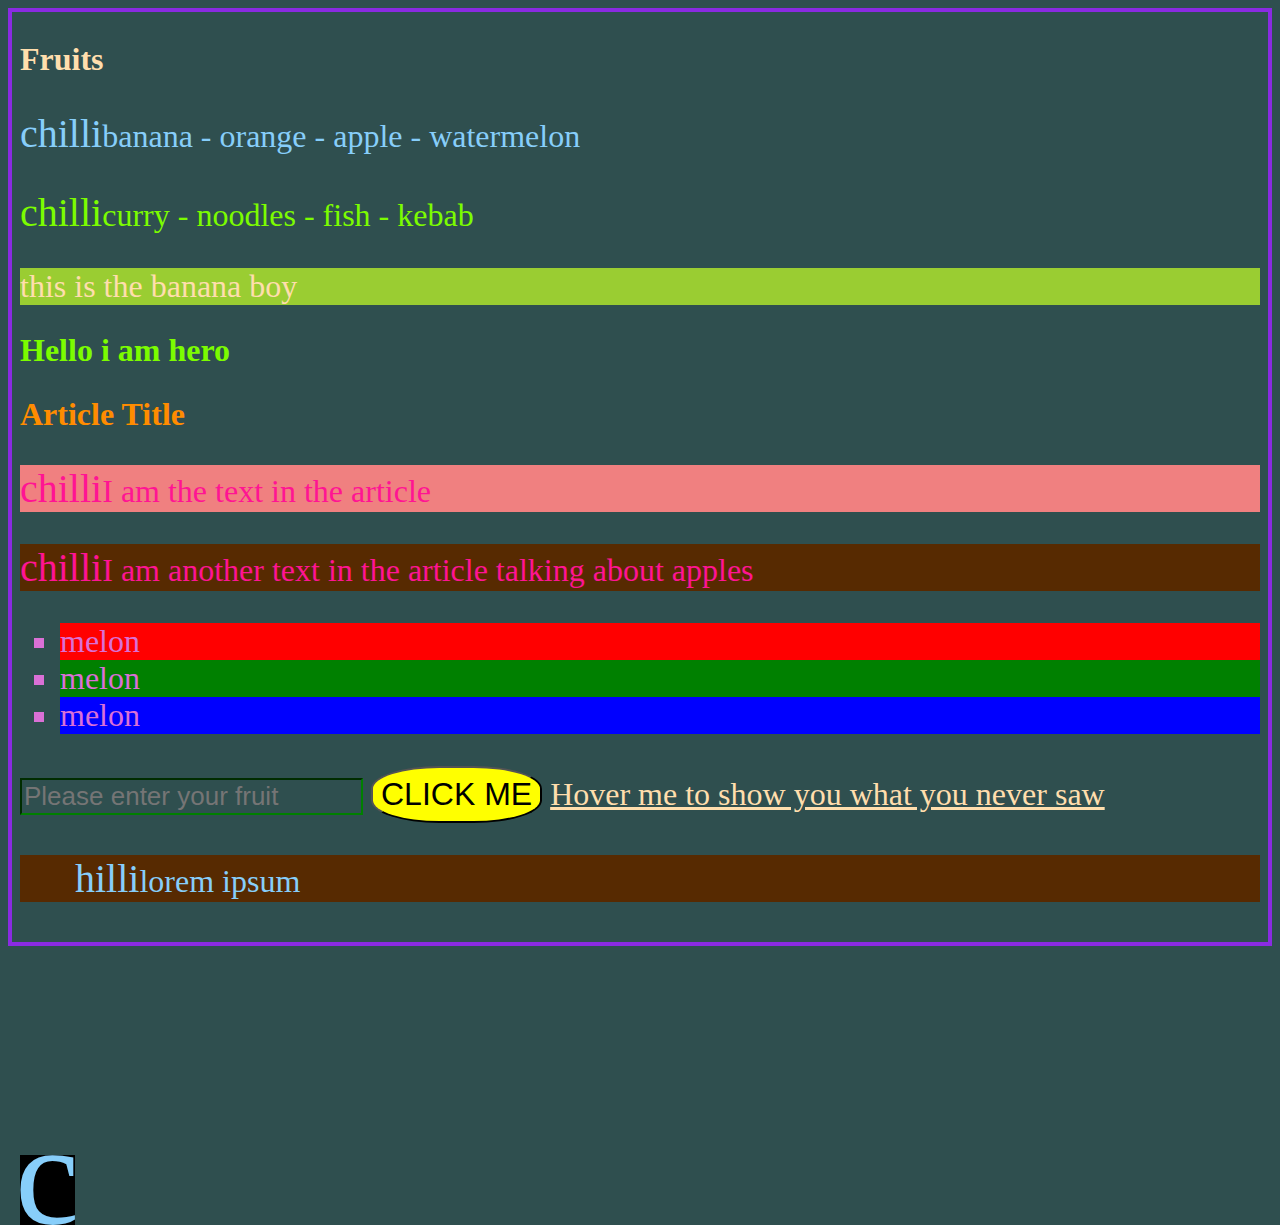
==== index.html @ 62f8c457 "Walkthrough of CSS Selectors" ====
<!DOCTYPE html>
<html lang="en">
<head>
    <meta name="viewport" content="width=device-width, initial-scale=1.0">
    <meta charset="UTF-8">
    <link href="css/styles.css" type="text/css" rel="stylesheet">
    <title>Fruits</title>
</head>
<body>
    <h1>Fruits</h1>
    <p>banana - orange - apple - watermelon</p>
    <p class="highlight">curry - noodles - fish - kebab</p>

    <section id="header">
        this is the banana boy
    </section>

    <h2 class="highlight">
        Hello i am hero
    </h2>

    <article>
        <h2>Article Title</h2>
        <p>I am the text in the article</p>
        <p>I am another text in the article talking about apples</p>
    </article>

    <ul>
        <li>melon</li>
        <li>melon</li>
        <li>melon</li>
    </ul>

    <input type="text" placeholder="Please enter your fruit"/>
    <input type="submit" value="click me"/>
    <a href="#" class="hover">Hover me to show you what you never saw</a>

    <p class="lorem">lorem ipsum</p>
</body>
</html>
---- css/styles.css ----
/*Universal Selector (*) */
* {
    background-color: darkslategray;
    color: navajowhite;
    font-size: 32px;
}

body {
    border: 4px solid blueviolet;
    padding: 8px;
}

/*Tag Selector*/
p {
    color: lightskyblue;
}

h1 {

}

/*Class Selector*/
.highlight {
    color:lawngreen;
}

/* ID Selector */
#header {
    background-color: yellowgreen;
}

/*Descendant Selector*/
article p {
    color:deeppink;
}

article h2 {
    color: darkorange;
}

/*Child Selector (parent > child)
Matches an element that is a
direct child of a specific element*/
ul > li{
    list-style: square;
    color: orchid;
}

/*General Selector( element1 + element2)
it will select the element which will follows*/
h2 ~ p {
    background-color: #572a01;
}

/*Sibling Selector*/
h2 + p {
    background-color: lightcoral;
}

/*Attribute Selector*/
input[type="text"] {
    color:black;
    font-size:26px;
    border-color:green;
}

input[type="submit"] {
    background-color: yellow;
    color: black;
    border-radius: 40%;
    text-transform: uppercase;
    padding: 8px;
}

/*Pseudo-classes Selector*/
input[type="submit"]:hover {
    background-color: black;
    color:white;
}

ul li:first-child {
    background-color: red;

}

ul li:nth-child(2) {
    background-color: green;

}

ul li:last-child {
    background-color: blue;

}

a:hover {
    background-color: green;
    color: black;
}


/*Psuedo-elements*/
p::before {
    content:"chilli";
    font-size: 40px
}

/*Grouping Selectors*/
h1, p {
    font-family: Monaco, serif;

}

p.lorem::first-letter {
    background-color: black;
    initial-letter: 3 10;
}
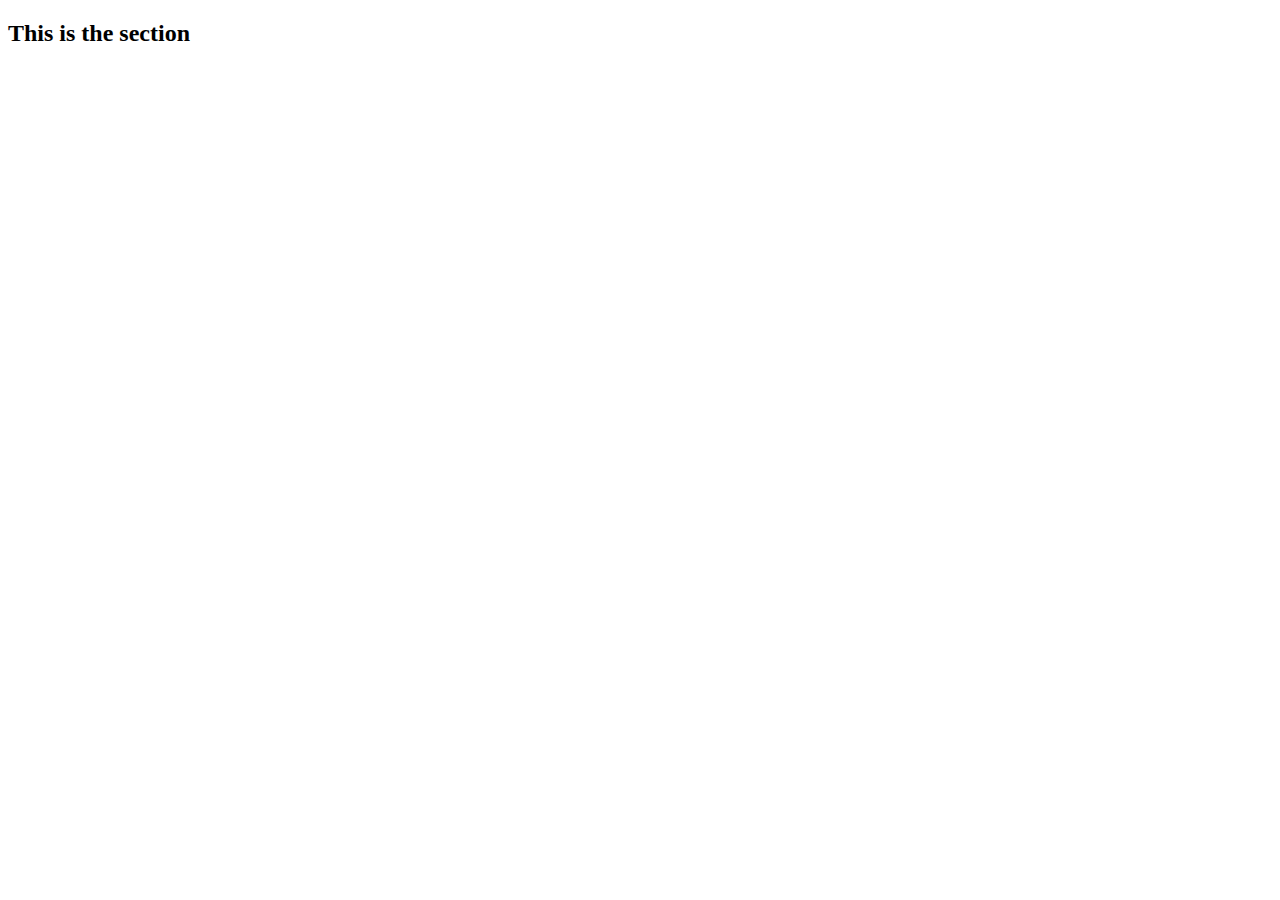
==== commit f7b5fbe6: "Responsive webpage-design" ====
--- a/index.html
+++ b/index.html
@@ -1,40 +1,19 @@
 <!DOCTYPE html>
 <html lang="en">
 <head>
-    <meta name="viewport" content="width=device-width, initial-scale=1.0">
+    <meta name="viewport" content="width=device-width, inital-scale=1.0">
     <meta charset="UTF-8">
-    <link href="css/styles.css" type="text/css" rel="stylesheet">
-    <title>Fruits</title>
+    <link href="styles.css" type="text/css" rel="stylesheet">
+    <title>Responsive Menu</title>
+
+
 </head>
 <body>
-    <h1>Fruits</h1>
-    <p>banana - orange - apple - watermelon</p>
-    <p class="highlight">curry - noodles - fish - kebab</p>
-
-    <section id="header">
-        this is the banana boy
+    <section id="desktop-selection">
+        <h2>
+            This is the section
+        </h2>
     </section>
 
-    <h2 class="highlight">
-        Hello i am hero
-    </h2>
-
-    <article>
-        <h2>Article Title</h2>
-        <p>I am the text in the article</p>
-        <p>I am another text in the article talking about apples</p>
-    </article>
-
-    <ul>
-        <li>melon</li>
-        <li>melon</li>
-        <li>melon</li>
-    </ul>
-
-    <input type="text" placeholder="Please enter your fruit"/>
-    <input type="submit" value="click me"/>
-    <a href="#" class="hover">Hover me to show you what you never saw</a>
-
-    <p class="lorem">lorem ipsum</p>
 </body>
 </html>--- a/styles.css
+++ b/styles.css
@@ -0,0 +1 @@
+#desktop-selections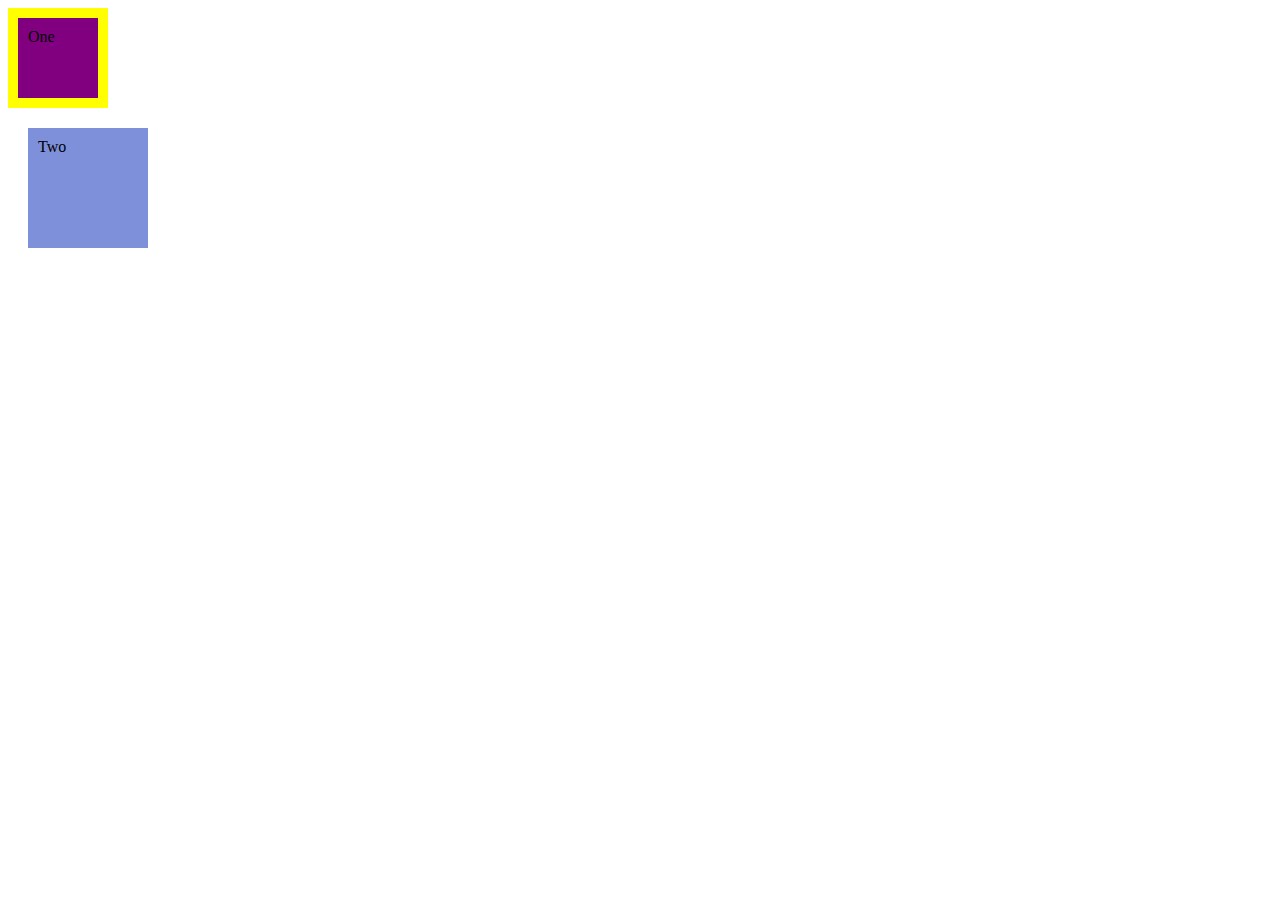
==== commit 9759444a: "Responsive menu, specificity and more pseudo-classes." ====
--- a/index.html
+++ b/index.html
@@ -1,7 +1,7 @@
 <!DOCTYPE html>
 <html lang="en">
 <head>
-    <meta name="viewport" content="width=device-width, inital-scale=1.0">
+    <meta name="viewport" content="width=device-width, initial-scale=1.0">
     <meta charset="UTF-8">
     <link href="styles.css" type="text/css" rel="stylesheet">
     <title>Responsive Menu</title>
@@ -9,11 +9,8 @@
 
 </head>
 <body>
-    <section id="desktop-selection">
-        <h2>
-            This is the section
-        </h2>
-    </section>
+    <div class="div-1">One</div>
+    <div class="div-2">Two</div>
 
 </body>
 </html>--- a/styles.css
+++ b/styles.css
@@ -1 +1,21 @@
-#desktop-selections+.div-1 {
+    background-color: purple;
+    width: 100px;
+    height: 100px;
+    padding: 10px;
+    box-sizing: border-box;
+    /*TOP - RIGHT - BOT - LEFT*/
+    margin: 0;
+    border: 10px solid yellow;
+}
+
+.div-2 {
+    background-color: rgba(55, 81, 199, 0.64);
+    width: 100px;
+    height: 100px;
+    padding: 10px;
+    margin: 20px
+
+}
+
+.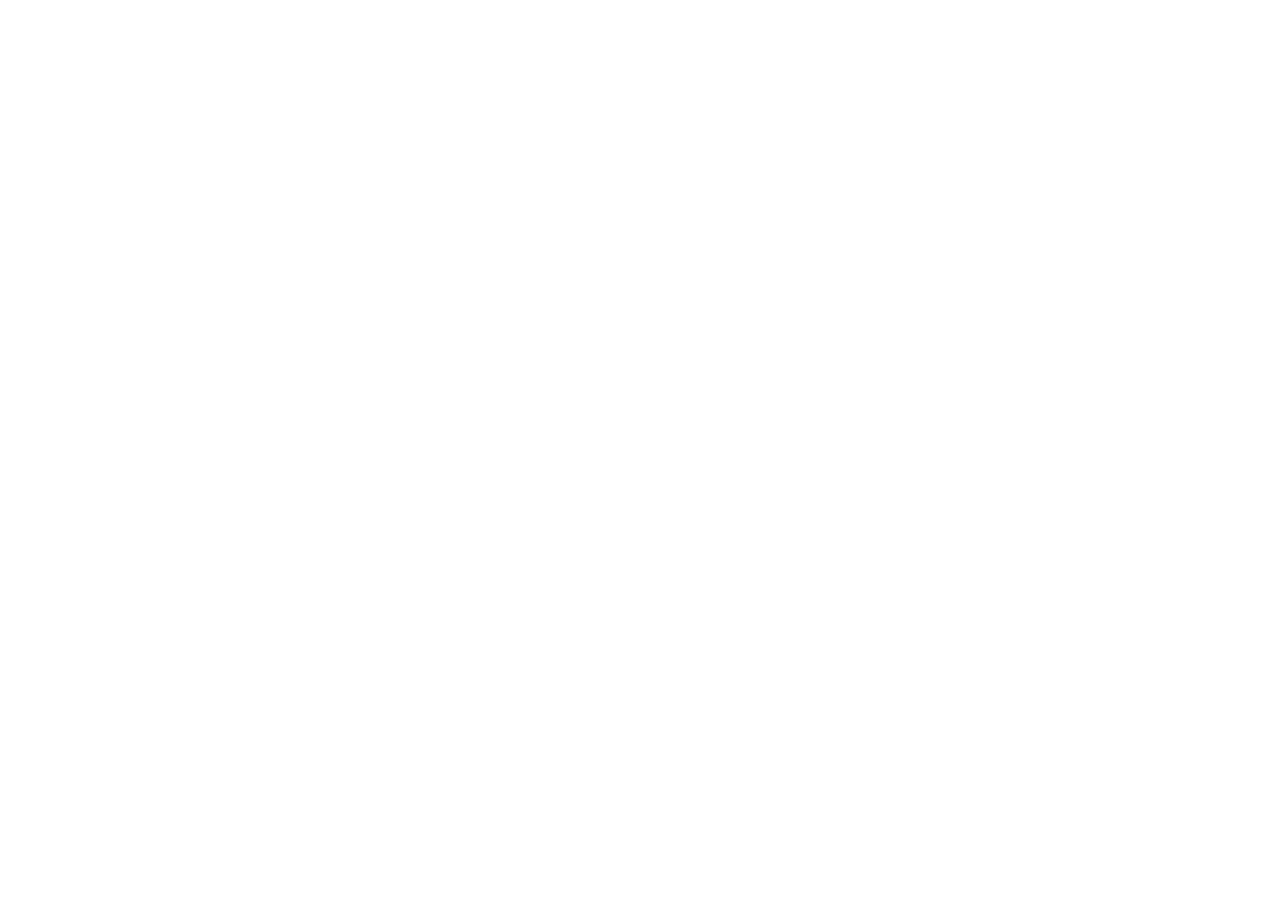
==== commit b3026e67: "Day 4 Modal popout" ====
--- a/index.html
+++ b/index.html
@@ -4,13 +4,11 @@
     <meta name="viewport" content="width=device-width, initial-scale=1.0">
     <meta charset="UTF-8">
     <link href="styles.css" type="text/css" rel="stylesheet">
-    <title>Responsive Menu</title>
+    <title>Mo</title>
 
 
 </head>
 <body>
-    <div class="div-1">One</div>
-    <div class="div-2">Two</div>
 
 </body>
 </html>--- a/styles.css
+++ b/styles.css
@@ -16,6 +16,4 @@
     padding: 10px;
     margin: 20px
 
-}
-
-.+}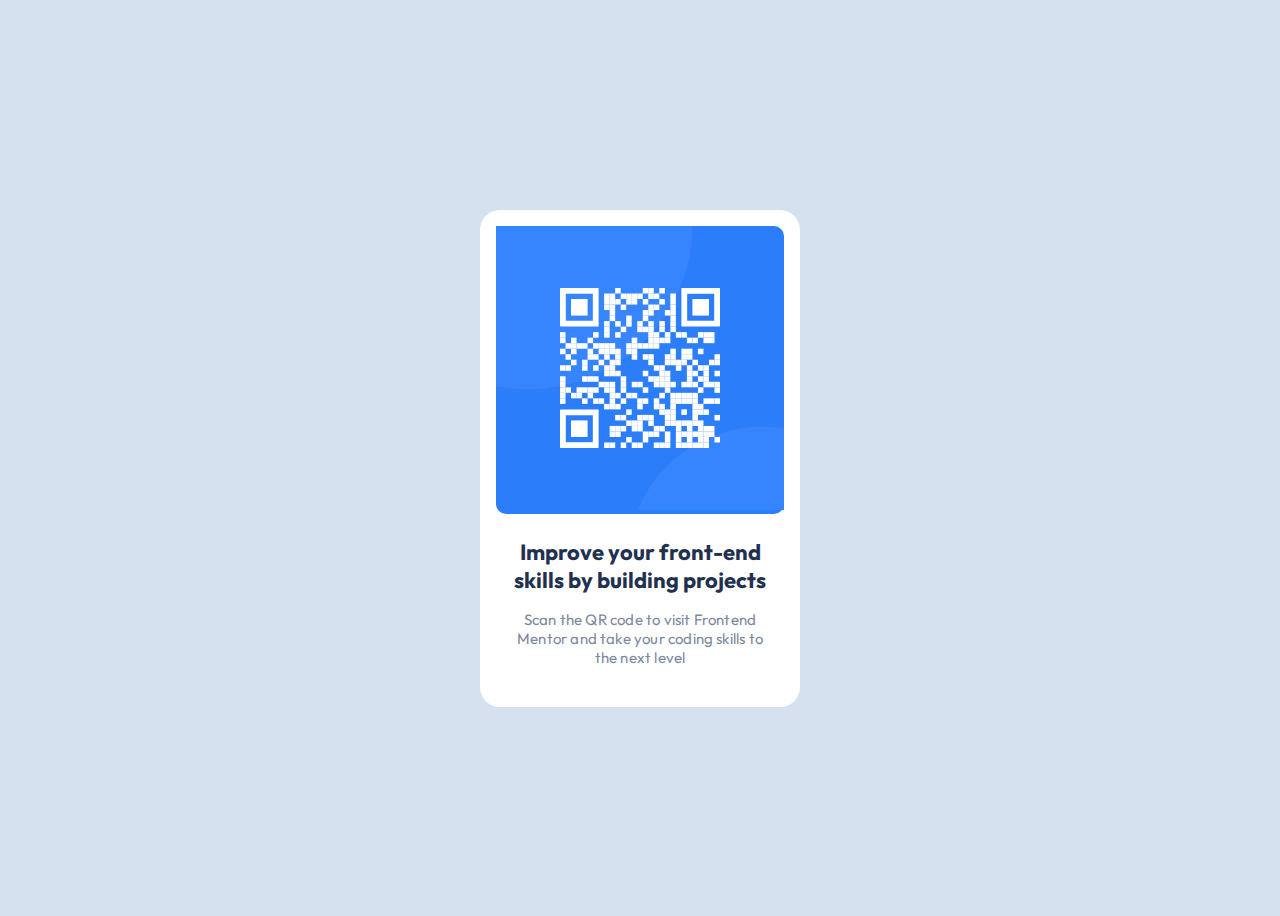
==== commit 63c9bc59: "QR-CARD COMPLETED" ====
--- a/index.html
+++ b/index.html
@@ -4,11 +4,155 @@
     <meta name="viewport" content="width=device-width, initial-scale=1.0">
     <meta charset="UTF-8">
     <link href="styles.css" type="text/css" rel="stylesheet">
-    <title>Mo</title>
+    <link rel="preconnect" href="https://fonts.googleapis.com">
+    <link rel="preconnect" href="https://fonts.gstatic.com" crossorigin>
+    <link href="https://fonts.googleapis.com/css2?family=Outfit:wght@300;400;700&display=swap" rel="stylesheet">
+    <title>QR Code</title>
+
+    <style>
+        :root {
+            --cappucino: #4B3832;
+            --background-color: #D5E1EF;
+        }
+
+        * {
+            box-sizing: border-box;
+            font-family: outfit, serif;
+        }
+
+        body {
+            background-color: var(--background-color);
+            height: 100vh;
+            display: flex;
+            justify-content: center;
+            align-items: center;
+        }
+
+        .qr-card {
+            border-radius: 20px;
+            background-color: white;
+            padding: 1rem;
+            width: 320px;
+            height: 497px;
+            display: flex;
+            flex-direction: column;
+            gap: 1.5rem;
+        }
+
+        .header-body {
+            width: 288px;
+            height: 288px;
+            background-color: #2C7DFA;
+            border-radius: 10px;
+            display: flex;
+            justify-content: center;
+            align-items: center;
+            position: relative;
+            z-index: 1;
+        }
+
+        .qr-content {
+            flex-direction: column;
+            display: flex;
+            gap: 1rem;
+            padding: 0 1rem 40px 1rem;
+        }
+
+        .qr-content-heading {
+            font-weight: bold;
+            color: #1F314F;
+            font-size: 22px;
+            letter-spacing: 0;
+            line-height: normal;
+        }
+
+        .qr-content-footer {
+            color: #7D889E;
+            font-weight: normal;
+            font-size: 15px;
+            letter-spacing: 0.19px;
+        }
+
+        .qr-content-heading, .qr-content-footer {
+
+            text-align: center;
+        }
+
+        .circle-top{
+            position: absolute;
+            top: 0;
+            left:0;
+            z-index: -1;
+        }
+
+        .circle-bot {
+            position: absolute;
+            bottom: 0;
+            right: 0;
+            z-index: -1;
+        }
+
+        /* Small (sm) */
+        @media (min-width: 640px) {
+        }
+
+        /* Medium (md) */
+        @media (min-width: 768px) {
+            /* Your styles for the medium breakpoint here */
+        }
+
+        /* Large (lg) */
+        @media (min-width: 1024px) {
+            /* Your styles for the large breakpoint here */
+        }
+
+        /* Extra Large (xl) */
+        @media (min-width: 1280px) {
+            /* Your styles for the extra large breakpoint here */
+        }
+
+        /* 2XL (2xl) */
+        @media (min-width: 1536px) {
+            /* Your styles for the 2XL breakpoint here */
+        }
+    </style>
 
 
 </head>
 <body>
 
+    <div class="qr-card">
+
+        <!-- QR Header -->
+        <div class="qr-header">
+            <div class="header-body">
+
+                <span class="circle-top">
+                    <svg width="197" height="164" viewBox="0 0 197 164" fill="none" xmlns="http://www.w3.org/2000/svg">
+                        <circle cx="32.5" cy="-0.5" r="164" fill="#3685FF"/>
+                    </svg>
+                </span>
+
+
+                <span><img src="assets/images/qr-code.svg" alt="qr-code"/></span>
+
+                <span class="circle-bot">
+                    <svg width="157" height="84" viewBox="0 0 157 84" fill="none"
+                                          xmlns="http://www.w3.org/2000/svg">
+                <circle cx="135.5" cy="135.5" r="135" fill="#3685FF"/>
+                </svg>
+                </span>
+            </div>
+        </div>
+        <!-- QR Body -->
+        <div class="qr-content">
+            <div class="qr-content-heading">Improve your front-end skills by building projects</div>
+            <div class="qr-content-footer">Scan the QR code to visit Frontend Mentor and take your coding skills to the
+                next level
+            </div>
+        </div>
+
+    </div>
+
 </body>
 </html>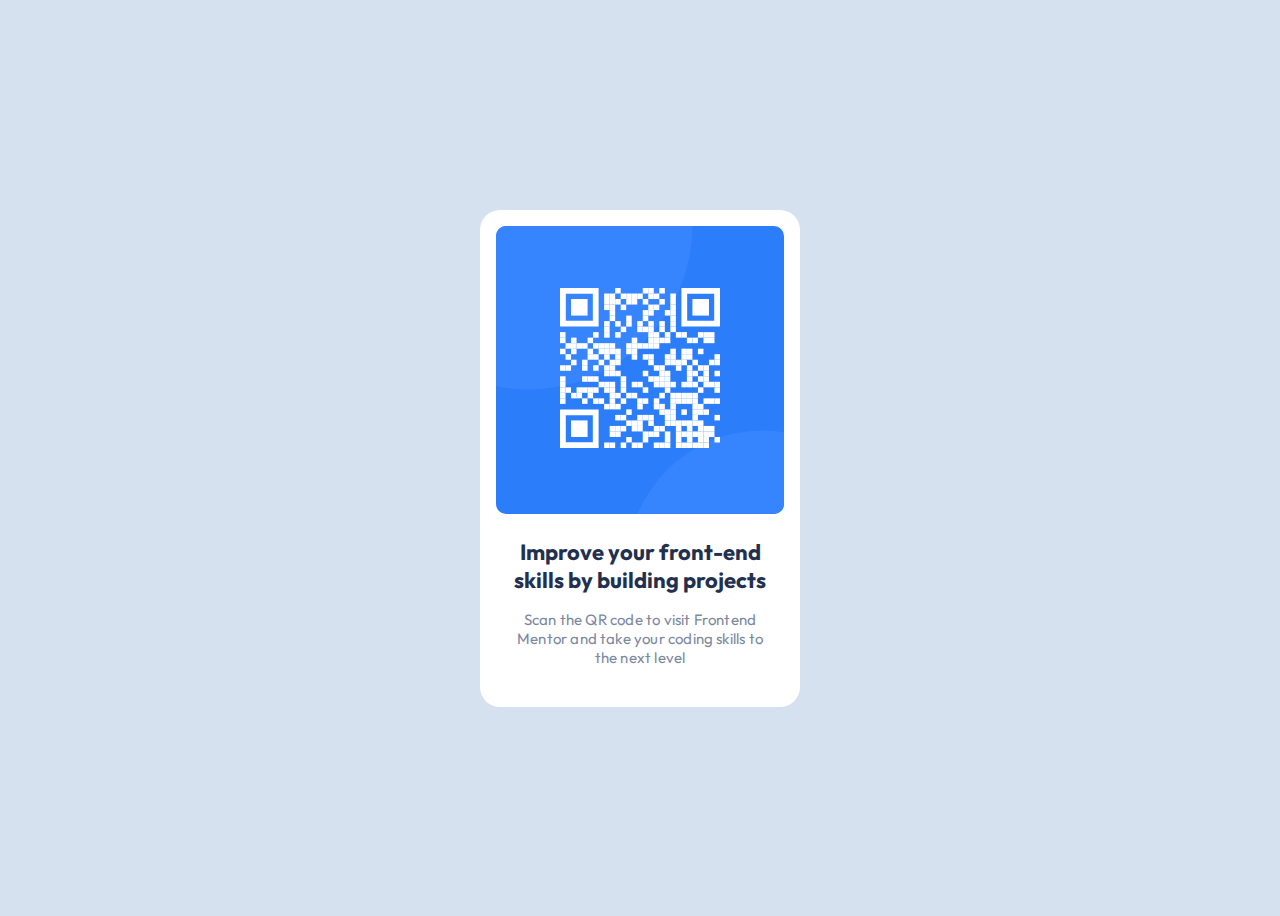
==== commit f387ee5c: "Fixed clipping bug in header box" ====
--- a/index.html
+++ b/index.html
@@ -26,6 +26,8 @@
             display: flex;
             justify-content: center;
             align-items: center;
+
+
         }
 
         .qr-card {
@@ -37,7 +39,11 @@
             display: flex;
             flex-direction: column;
             gap: 1.5rem;
+
+
+
         }
+
 
         .header-body {
             width: 288px;
@@ -48,8 +54,13 @@
             justify-content: center;
             align-items: center;
             position: relative;
-            z-index: 1;
+            overflow: hidden;
         }
+
+        .index {
+            z-index:10;
+        }
+
 
         .qr-content {
             flex-direction: column;
@@ -82,14 +93,18 @@
             position: absolute;
             top: 0;
             left:0;
-            z-index: -1;
+            clip:auto;
+
+            z-index: 0;
+
         }
 
         .circle-bot {
             position: absolute;
-            bottom: 0;
+            bottom: -4px;
             right: 0;
-            z-index: -1;
+            z-index: 0;
+
         }
 
         /* Small (sm) */
@@ -134,7 +149,7 @@
                 </span>
 
 
-                <span><img src="assets/images/qr-code.svg" alt="qr-code"/></span>
+                <span class="index"><img src="assets/images/qr-code.svg" alt="qr-code"/></span>
 
                 <span class="circle-bot">
                     <svg width="157" height="84" viewBox="0 0 157 84" fill="none"
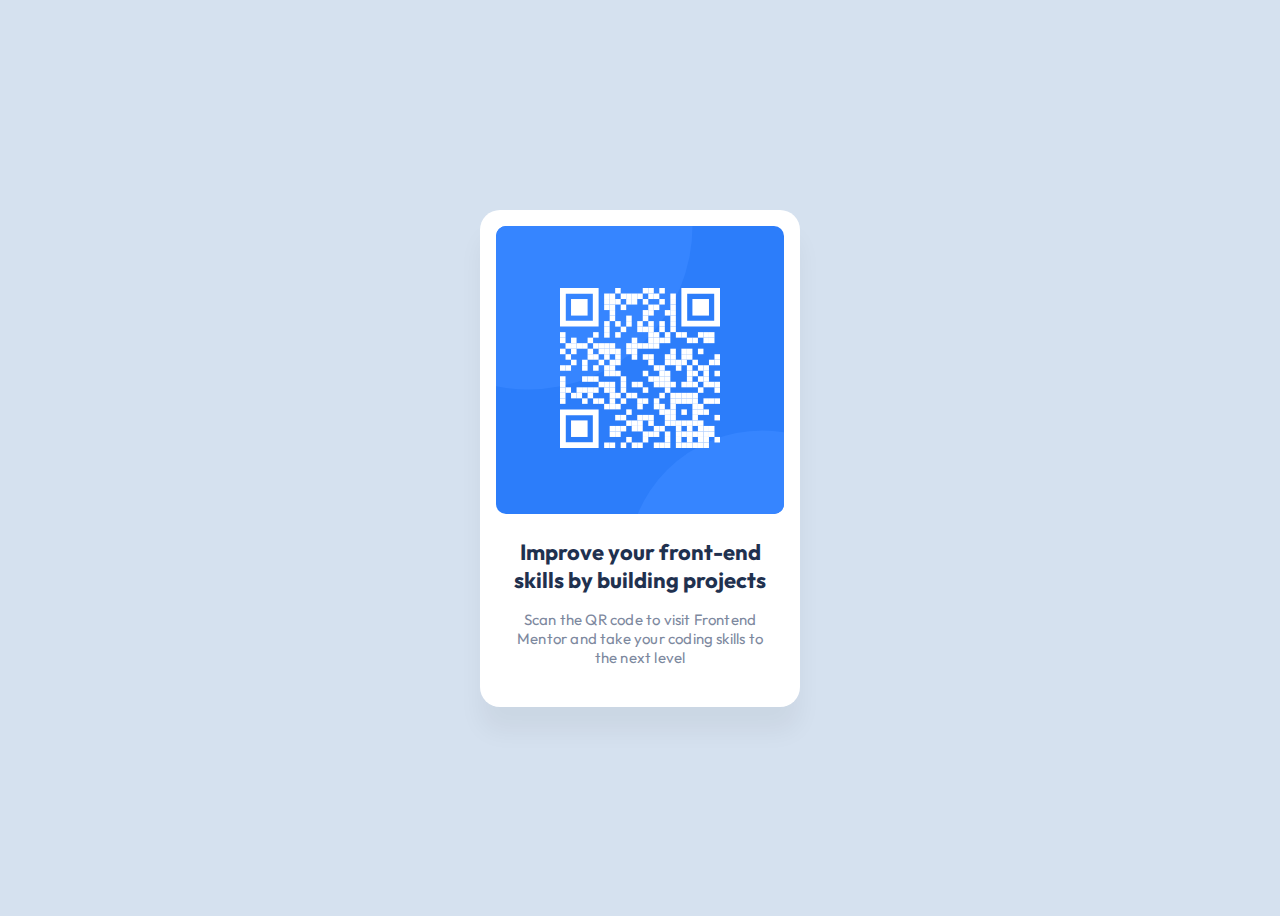
==== commit bbe8ef1f: "no message" ====
--- a/index.html
+++ b/index.html
@@ -27,10 +27,10 @@
             justify-content: center;
             align-items: center;
 
-
         }
 
         .qr-card {
+            box-shadow: 0 25px 25px rgba(0, 0, 0, 4.77%);
             border-radius: 20px;
             background-color: white;
             padding: 1rem;
@@ -39,11 +39,7 @@
             display: flex;
             flex-direction: column;
             gap: 1.5rem;
-
-
-
         }
-
 
         .header-body {
             width: 288px;
@@ -54,13 +50,9 @@
             justify-content: center;
             align-items: center;
             position: relative;
-            overflow: hidden;
+            z-index: 1;
+            overflow: clip;
         }
-
-        .index {
-            z-index:10;
-        }
-
 
         .qr-content {
             flex-direction: column;
@@ -93,18 +85,14 @@
             position: absolute;
             top: 0;
             left:0;
-            clip:auto;
-
-            z-index: 0;
-
+            z-index: -1;
         }
 
         .circle-bot {
             position: absolute;
             bottom: -4px;
             right: 0;
-            z-index: 0;
-
+            z-index: -1;
         }
 
         /* Small (sm) */
@@ -149,7 +137,7 @@
                 </span>
 
 
-                <span class="index"><img src="assets/images/qr-code.svg" alt="qr-code"/></span>
+                <span><img src="assets/images/qr-code.svg" alt="qr-code"/></span>
 
                 <span class="circle-bot">
                     <svg width="157" height="84" viewBox="0 0 157 84" fill="none"
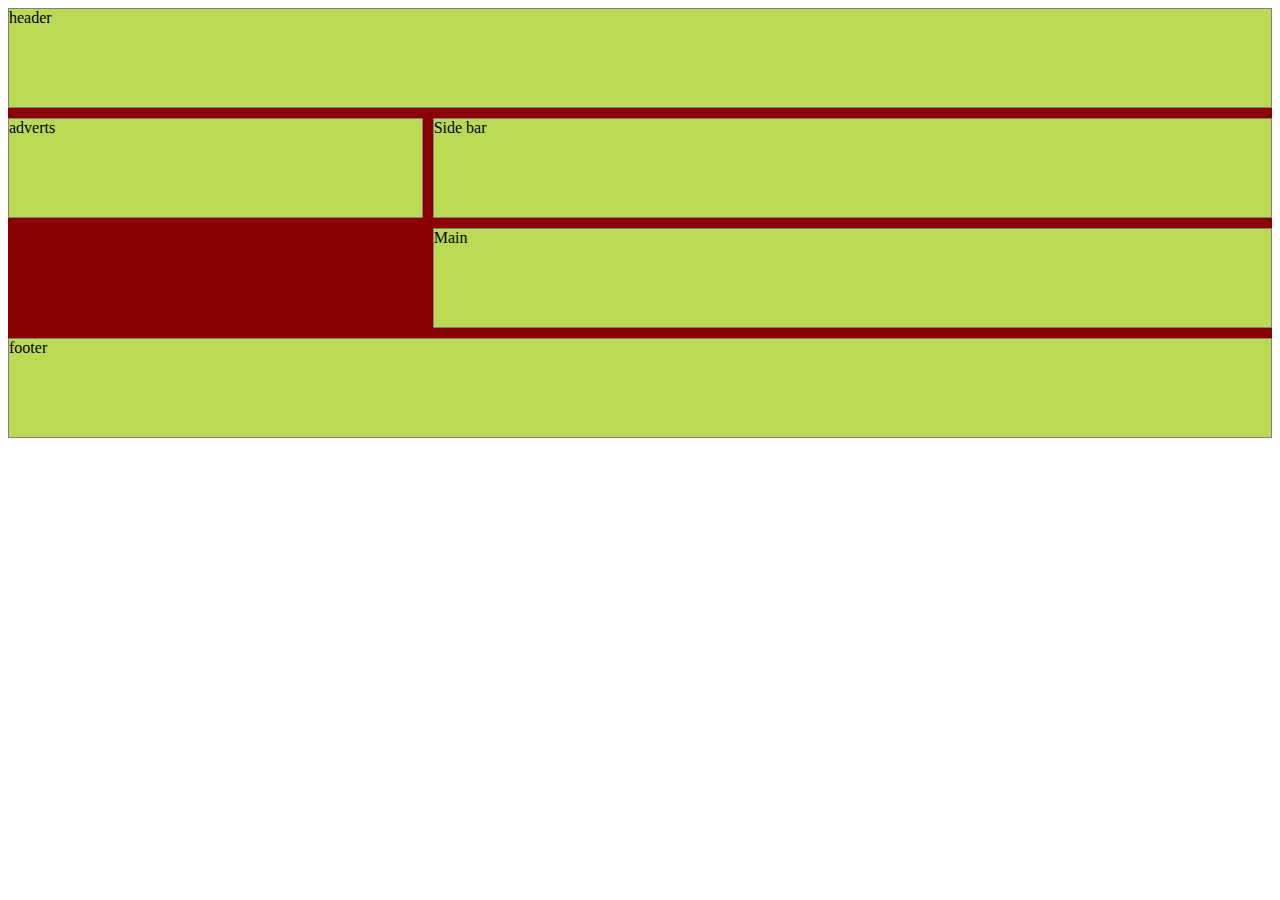
==== commit b217399e: "Learning about Grid" ====
--- a/index.html
+++ b/index.html
@@ -1,160 +1,68 @@
 <!DOCTYPE html>
 <html lang="en">
 <head>
+    <meta charset="UTF-8">
     <meta name="viewport" content="width=device-width, initial-scale=1.0">
-    <meta charset="UTF-8">
-    <link href="styles.css" type="text/css" rel="stylesheet">
-    <link rel="preconnect" href="https://fonts.googleapis.com">
-    <link rel="preconnect" href="https://fonts.gstatic.com" crossorigin>
-    <link href="https://fonts.googleapis.com/css2?family=Outfit:wght@300;400;700&display=swap" rel="stylesheet">
-    <title>QR Code</title>
+    <title>:: Grid ::</title>
+    <style>
+        * {
+            box-sizing: border-box;
+        }
+        .container {
+            background-color: darkred;
+            display: grid;
+            grid-template-columns: repeat(3, 1fr);
+            grid-template-rows: repeat(4, 100px);
+            gap: 10px;
+            /*grid-auto-rows: 100px;*/
 
-    <style>
-        :root {
-            --cappucino: #4B3832;
-            --background-color: #D5E1EF;
+            /*grid-template:*/
+
+            grid-template-areas:
+            "header header header"
+            "maincontent sidebar sidebar"
+            ". adverts adverts"
+            "footer footer footer"
+        ;
         }
 
-        * {
-            box-sizing: border-box;
-            font-family: outfit, serif;
-        }
-
-        body {
-            background-color: var(--background-color);
-            height: 100vh;
-            display: flex;
-            justify-content: center;
-            align-items: center;
+        .item {
+            border: 1px solid grey;
+            background-color: #BADA55;
 
         }
 
-        .qr-card {
-            box-shadow: 0 25px 25px rgba(0, 0, 0, 4.77%);
-            border-radius: 20px;
-            background-color: white;
-            padding: 1rem;
-            width: 320px;
-            height: 497px;
-            display: flex;
-            flex-direction: column;
-            gap: 1.5rem;
+        .item1 {
+            grid-area: header;
         }
 
-        .header-body {
-            width: 288px;
-            height: 288px;
-            background-color: #2C7DFA;
-            border-radius: 10px;
-            display: flex;
-            justify-content: center;
-            align-items: center;
-            position: relative;
-            z-index: 1;
-            overflow: clip;
+        .item2 {
+
+            grid-area: sidebar;
+
+
+        }
+        .item3 {
+            grid-area: maincontent;
+        }
+        .item4 {
+            grid-area: adverts;
         }
 
-        .qr-content {
-            flex-direction: column;
-            display: flex;
-            gap: 1rem;
-            padding: 0 1rem 40px 1rem;
-        }
-
-        .qr-content-heading {
-            font-weight: bold;
-            color: #1F314F;
-            font-size: 22px;
-            letter-spacing: 0;
-            line-height: normal;
-        }
-
-        .qr-content-footer {
-            color: #7D889E;
-            font-weight: normal;
-            font-size: 15px;
-            letter-spacing: 0.19px;
-        }
-
-        .qr-content-heading, .qr-content-footer {
-
-            text-align: center;
-        }
-
-        .circle-top{
-            position: absolute;
-            top: 0;
-            left:0;
-            z-index: -1;
-        }
-
-        .circle-bot {
-            position: absolute;
-            bottom: -4px;
-            right: 0;
-            z-index: -1;
-        }
-
-        /* Small (sm) */
-        @media (min-width: 640px) {
-        }
-
-        /* Medium (md) */
-        @media (min-width: 768px) {
-            /* Your styles for the medium breakpoint here */
-        }
-
-        /* Large (lg) */
-        @media (min-width: 1024px) {
-            /* Your styles for the large breakpoint here */
-        }
-
-        /* Extra Large (xl) */
-        @media (min-width: 1280px) {
-            /* Your styles for the extra large breakpoint here */
-        }
-
-        /* 2XL (2xl) */
-        @media (min-width: 1536px) {
-            /* Your styles for the 2XL breakpoint here */
+        .item5 {
+            grid-area: footer;
         }
     </style>
-
-
 </head>
 <body>
 
-    <div class="qr-card">
-
-        <!-- QR Header -->
-        <div class="qr-header">
-            <div class="header-body">
-
-                <span class="circle-top">
-                    <svg width="197" height="164" viewBox="0 0 197 164" fill="none" xmlns="http://www.w3.org/2000/svg">
-                        <circle cx="32.5" cy="-0.5" r="164" fill="#3685FF"/>
-                    </svg>
-                </span>
-
-
-                <span><img src="assets/images/qr-code.svg" alt="qr-code"/></span>
-
-                <span class="circle-bot">
-                    <svg width="157" height="84" viewBox="0 0 157 84" fill="none"
-                                          xmlns="http://www.w3.org/2000/svg">
-                <circle cx="135.5" cy="135.5" r="135" fill="#3685FF"/>
-                </svg>
-                </span>
-            </div>
-        </div>
-        <!-- QR Body -->
-        <div class="qr-content">
-            <div class="qr-content-heading">Improve your front-end skills by building projects</div>
-            <div class="qr-content-footer">Scan the QR code to visit Frontend Mentor and take your coding skills to the
-                next level
-            </div>
-        </div>
-
+    <div class="container">
+        <!-- .item${$}*10 -->
+        <div class="item item1">header</div>
+        <div class="item item2">Side bar</div>
+        <div class="item item3">adverts</div>
+        <div class="item item4">Main</div>
+        <div class="item item5">footer</div>
     </div>
 
 </body>
